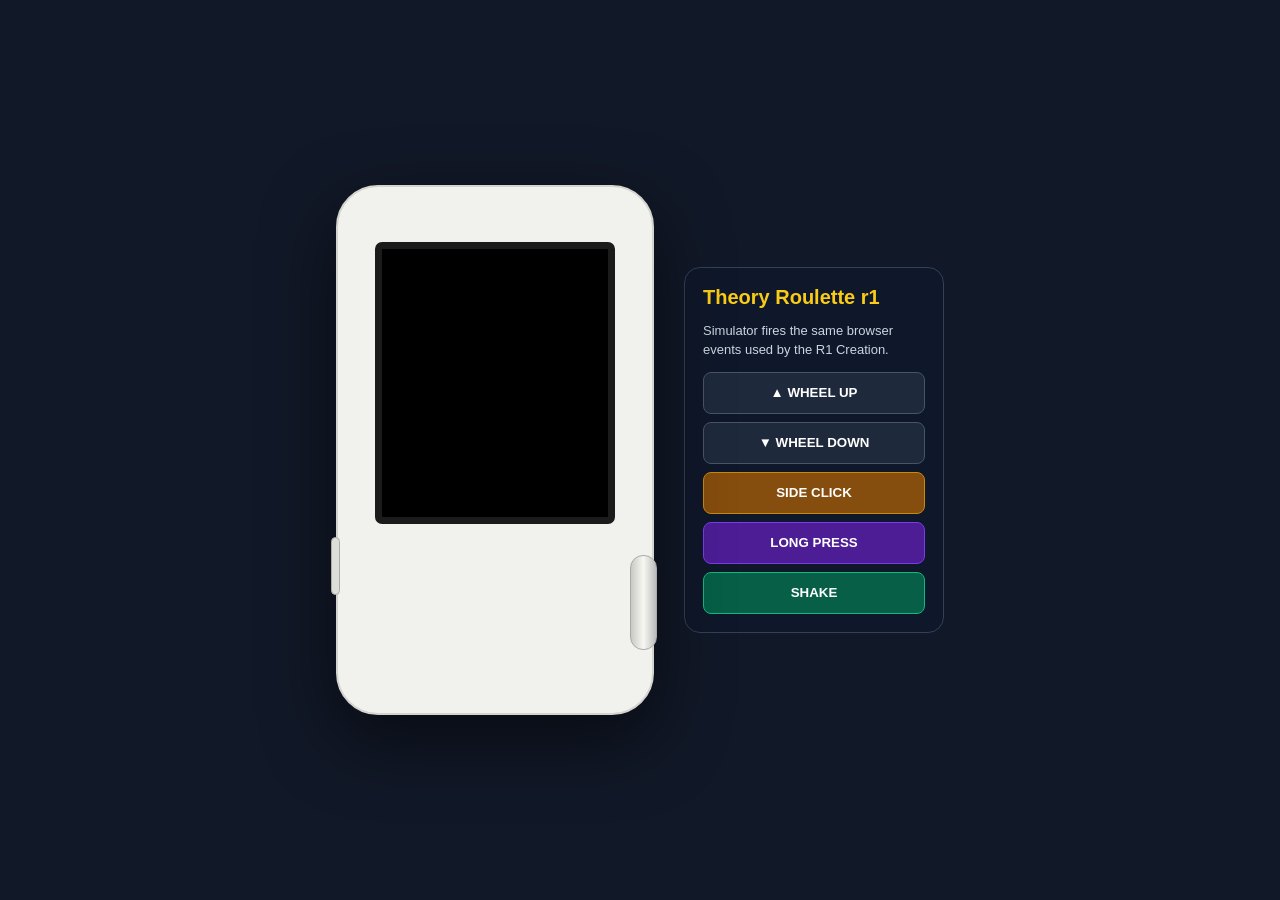
==== dev.html @ 33f4fef6 "Add files via upload" ====
<!doctype html>
<html lang="en-GB"><head><meta charset="utf-8"><meta name="viewport" content="width=device-width,initial-scale=1"><title>Theory Roulette r1 Simulator</title>
<style>*{box-sizing:border-box}body{margin:0;min-height:100vh;display:grid;place-items:center;background:#111827;color:#eee;font-family:Arial,sans-serif;padding:24px}.wrap{display:grid;grid-template-columns:auto 260px;gap:30px;align-items:center}.r1{width:318px;height:530px;border-radius:42px;background:#f1f1ed;border:2px solid #d4d4cf;box-shadow:0 25px 70px #0008;position:relative;padding-top:55px}.screen{width:240px;height:282px;margin:auto;background:#000;border:7px solid #1b1b1b;border-radius:7px;overflow:hidden}.screen iframe{display:block;width:240px;height:282px;border:0}.wheel{position:absolute;right:-5px;top:368px;width:27px;height:95px;border-radius:13px;background:linear-gradient(90deg,#c9c9c4,#f8f8f2,#bbb);border:1px solid #aaa}.side-button{position:absolute;left:-7px;top:350px;width:9px;height:58px;border-radius:5px;background:#deded8;border:1px solid #aaa}.panel{background:#0f172a;border:1px solid #334155;border-radius:16px;padding:18px}.panel h1{font-size:20px;margin:0 0 6px;color:#facc15}.panel p{font-size:13px;line-height:1.4;color:#cbd5e1}.buttons{display:grid;gap:8px}.buttons button{min-height:42px;border:1px solid #475569;border-radius:8px;background:#1e293b;color:#fff;font-weight:800;cursor:pointer}.buttons .side{background:#854d0e;border-color:#ca8a04}.buttons .long{background:#4c1d95;border-color:#7c3aed}.buttons .shake{background:#065f46;border-color:#10b981}@media(max-width:720px){.wrap{grid-template-columns:1fr}.panel{width:318px}}</style></head>
<body><div class="wrap"><div class="r1"><div class="screen"><iframe id="game" src="./index.html" title="Theory Roulette r1"></iframe></div><div class="wheel"></div><div class="side-button"></div></div><aside class="panel"><h1>Theory Roulette r1</h1><p>Simulator fires the same browser events used by the R1 Creation.</p><div class="buttons"><button onclick="fire('scrollUp')">▲ WHEEL UP</button><button onclick="fire('scrollDown')">▼ WHEEL DOWN</button><button class="side" onclick="fire('sideClick')">SIDE CLICK</button><button class="long" onclick="fire('longPressStart')">LONG PRESS</button><button class="shake" onclick="fire('shakeTheoryRoulette')">SHAKE</button></div></aside></div><script>function fire(type){const frame=document.getElementById('game');frame.contentWindow.dispatchEvent(new CustomEvent(type));frame.focus();}</script></body></html>
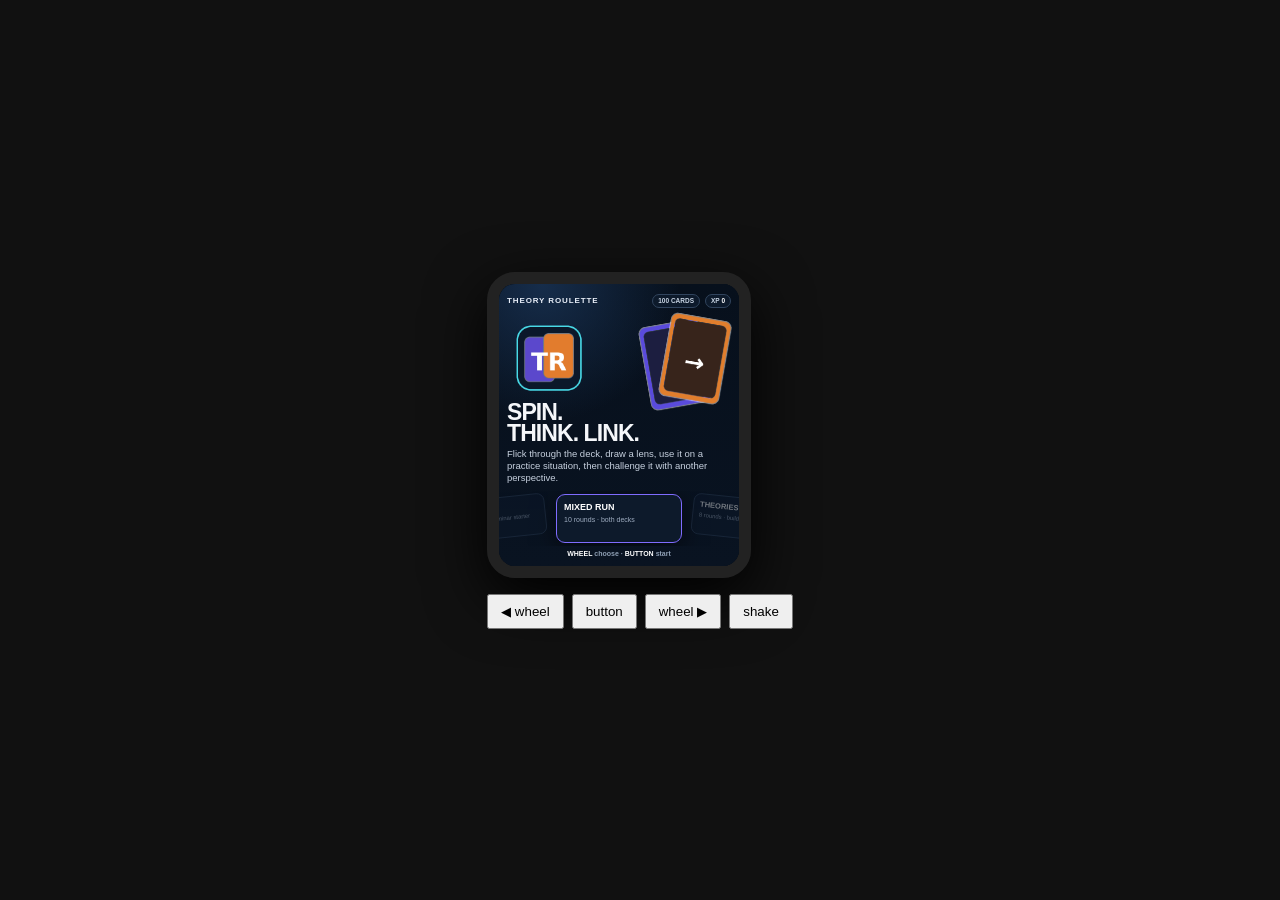
==== commit 1ab91bac: "Add files via upload" ====
--- a/dev.html
+++ b/dev.html
@@ -1,4 +1 @@
-<!doctype html>
-<html lang="en-GB"><head><meta charset="utf-8"><meta name="viewport" content="width=device-width,initial-scale=1"><title>Theory Roulette r1 Simulator</title>
-<style>*{box-sizing:border-box}body{margin:0;min-height:100vh;display:grid;place-items:center;background:#111827;color:#eee;font-family:Arial,sans-serif;padding:24px}.wrap{display:grid;grid-template-columns:auto 260px;gap:30px;align-items:center}.r1{width:318px;height:530px;border-radius:42px;background:#f1f1ed;border:2px solid #d4d4cf;box-shadow:0 25px 70px #0008;position:relative;padding-top:55px}.screen{width:240px;height:282px;margin:auto;background:#000;border:7px solid #1b1b1b;border-radius:7px;overflow:hidden}.screen iframe{display:block;width:240px;height:282px;border:0}.wheel{position:absolute;right:-5px;top:368px;width:27px;height:95px;border-radius:13px;background:linear-gradient(90deg,#c9c9c4,#f8f8f2,#bbb);border:1px solid #aaa}.side-button{position:absolute;left:-7px;top:350px;width:9px;height:58px;border-radius:5px;background:#deded8;border:1px solid #aaa}.panel{background:#0f172a;border:1px solid #334155;border-radius:16px;padding:18px}.panel h1{font-size:20px;margin:0 0 6px;color:#facc15}.panel p{font-size:13px;line-height:1.4;color:#cbd5e1}.buttons{display:grid;gap:8px}.buttons button{min-height:42px;border:1px solid #475569;border-radius:8px;background:#1e293b;color:#fff;font-weight:800;cursor:pointer}.buttons .side{background:#854d0e;border-color:#ca8a04}.buttons .long{background:#4c1d95;border-color:#7c3aed}.buttons .shake{background:#065f46;border-color:#10b981}@media(max-width:720px){.wrap{grid-template-columns:1fr}.panel{width:318px}}</style></head>
-<body><div class="wrap"><div class="r1"><div class="screen"><iframe id="game" src="./index.html" title="Theory Roulette r1"></iframe></div><div class="wheel"></div><div class="side-button"></div></div><aside class="panel"><h1>Theory Roulette r1</h1><p>Simulator fires the same browser events used by the R1 Creation.</p><div class="buttons"><button onclick="fire('scrollUp')">▲ WHEEL UP</button><button onclick="fire('scrollDown')">▼ WHEEL DOWN</button><button class="side" onclick="fire('sideClick')">SIDE CLICK</button><button class="long" onclick="fire('longPressStart')">LONG PRESS</button><button class="shake" onclick="fire('shakeTheoryRoulette')">SHAKE</button></div></aside></div><script>function fire(type){const frame=document.getElementById('game');frame.contentWindow.dispatchEvent(new CustomEvent(type));frame.focus();}</script></body></html>+<!doctype html><html lang="en-GB"><head><meta charset="utf-8"><meta name="viewport" content="width=device-width,initial-scale=1"><title>Theory Roulette R1 simulator</title><style>body{margin:0;background:#111;color:#fff;font-family:Arial;display:grid;place-items:center;min-height:100vh}.wrap{text-align:center}.device{width:240px;height:282px;border:12px solid #222;border-radius:28px;overflow:hidden;box-shadow:0 20px 60px #000}.device iframe{width:240px;height:282px;border:0}.controls{margin-top:16px;display:flex;gap:8px;justify-content:center;flex-wrap:wrap}button{padding:8px 12px}</style></head><body><div class="wrap"><div class="device"><iframe id="r1" src="./index.html"></iframe></div><div class="controls"><button onclick="fire('scrollUp')">◀ wheel</button><button onclick="fire('sideClick')">button</button><button onclick="fire('scrollDown')">wheel ▶</button><button onclick="shake()">shake</button></div></div><script>function fire(n){document.getElementById('r1').contentWindow.dispatchEvent(new Event(n))}function shake(){document.getElementById('r1').contentWindow.dispatchEvent(new Event('shakeTheoryRoulette'))}</script></body></html>
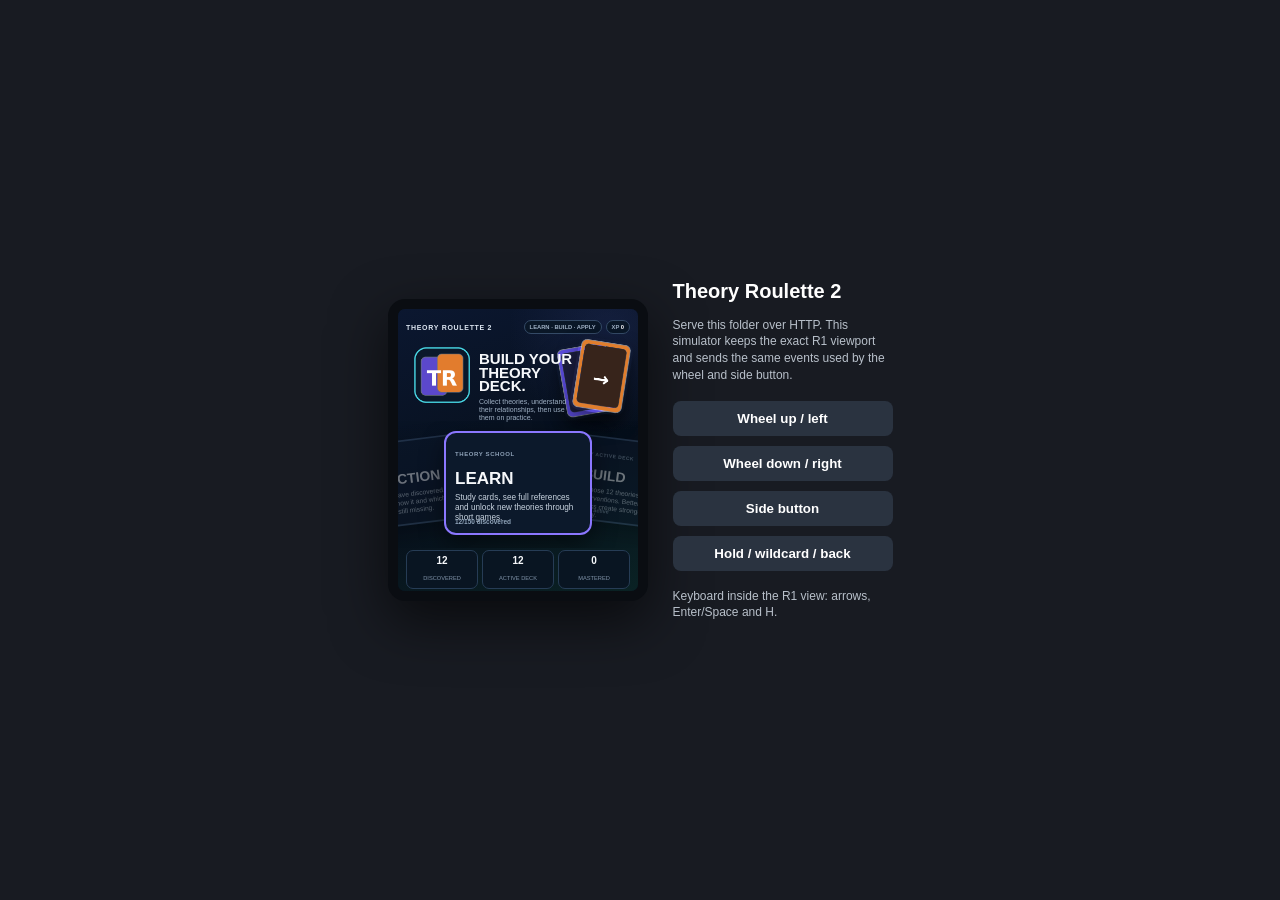
==== commit 1644c44c: "Add files via upload" ====
--- a/dev.html
+++ b/dev.html
@@ -1 +1,24 @@
-<!doctype html><html lang="en-GB"><head><meta charset="utf-8"><meta name="viewport" content="width=device-width,initial-scale=1"><title>Theory Roulette R1 simulator</title><style>body{margin:0;background:#111;color:#fff;font-family:Arial;display:grid;place-items:center;min-height:100vh}.wrap{text-align:center}.device{width:240px;height:282px;border:12px solid #222;border-radius:28px;overflow:hidden;box-shadow:0 20px 60px #000}.device iframe{width:240px;height:282px;border:0}.controls{margin-top:16px;display:flex;gap:8px;justify-content:center;flex-wrap:wrap}button{padding:8px 12px}</style></head><body><div class="wrap"><div class="device"><iframe id="r1" src="./index.html"></iframe></div><div class="controls"><button onclick="fire('scrollUp')">◀ wheel</button><button onclick="fire('sideClick')">button</button><button onclick="fire('scrollDown')">wheel ▶</button><button onclick="shake()">shake</button></div></div><script>function fire(n){document.getElementById('r1').contentWindow.dispatchEvent(new Event(n))}function shake(){document.getElementById('r1').contentWindow.dispatchEvent(new Event('shakeTheoryRoulette'))}</script></body></html>
+<!doctype html>
+<html lang="en-GB">
+<head>
+<meta charset="utf-8"><title>Theory Roulette 2 — R1 simulator</title>
+<style>
+body{margin:0;background:#181b22;color:#fff;font-family:Arial;display:flex;min-height:100vh;align-items:center;justify-content:center;gap:25px}
+iframe{width:240px;height:282px;border:10px solid #0a0d12;border-radius:17px;background:#07101c;box-shadow:0 20px 55px #0009}
+.controls{width:220px}.controls h1{font-size:20px}.controls p{font-size:12px;line-height:1.4;color:#b8c0ca}
+button{width:100%;margin:5px 0;padding:10px;border:0;border-radius:8px;background:#2a3340;color:white;font-weight:700;cursor:pointer}
+</style>
+</head>
+<body>
+<iframe id="r1" src="./index.html"></iframe>
+<div class="controls"><h1>Theory Roulette 2</h1>
+<p>Serve this folder over HTTP. This simulator keeps the exact R1 viewport and sends the same events used by the wheel and side button.</p>
+<button onclick="emit('scrollUp')">Wheel up / left</button>
+<button onclick="emit('scrollDown')">Wheel down / right</button>
+<button onclick="emit('sideClick')">Side button</button>
+<button onclick="emit('longPressStart')">Hold / wildcard / back</button>
+<p>Keyboard inside the R1 view: arrows, Enter/Space and H.</p></div>
+<script>
+function emit(name){document.getElementById('r1').contentWindow.dispatchEvent(new Event(name))}
+</script>
+</body></html>
